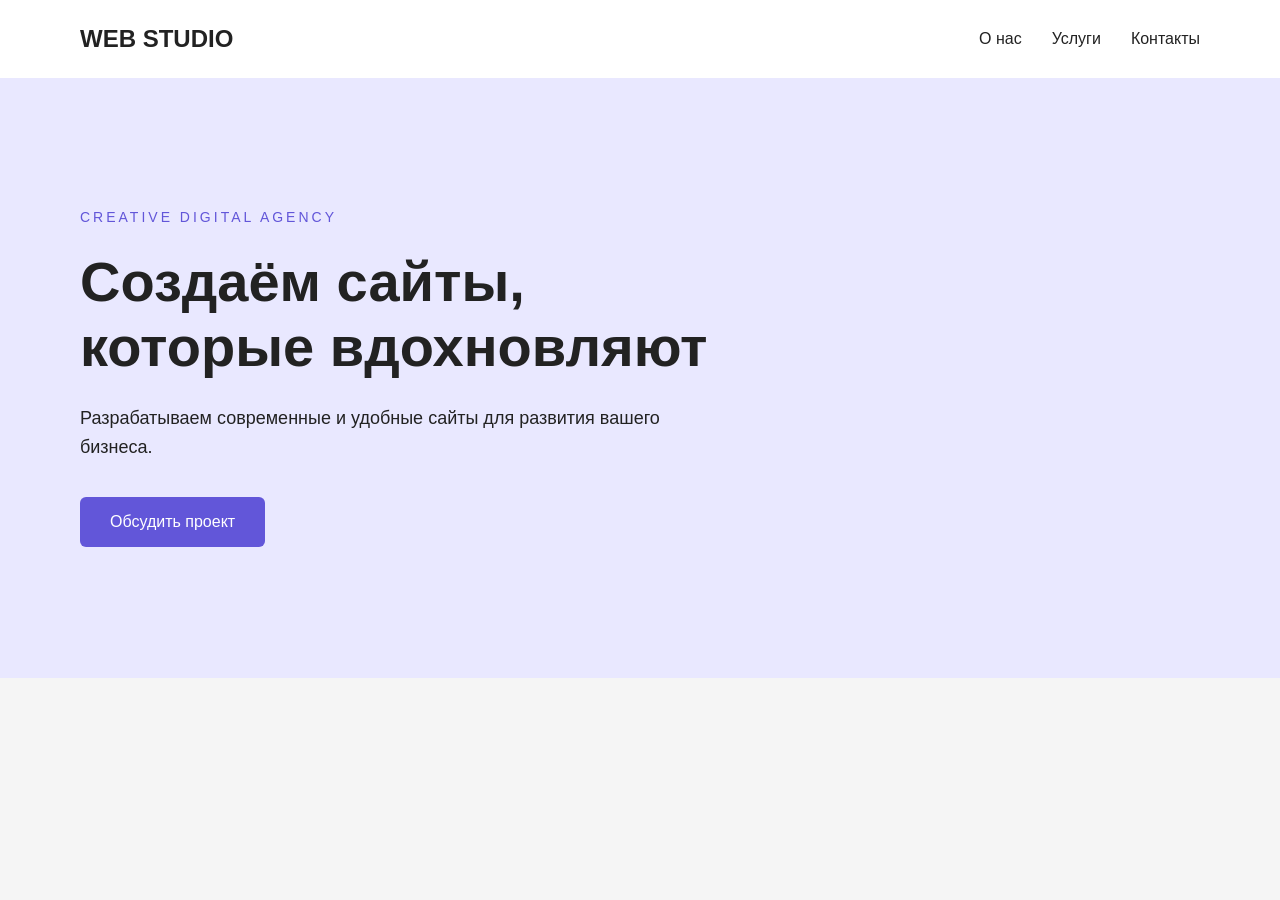
==== projects/landing-page/index.html @ 6cb5099a "Add responsive landing page" ====
<!DOCTYPE html>
<html lang="ru">
<head>
    <meta charset="UTF-8">
    <meta name="viewport" content="width=device-width, initial-scale=1.0">
    <title>Landing Page</title>
    <link rel="stylesheet" href="style.css">
</head>
<body>

    <header class="header">
        <div class="logo">WEB STUDIO</div>

        <button class="menu-toggle" aria-label="Открыть меню" aria-expanded="false">
            <span></span>
            <span></span>
            <span></span>
        </button>

        <nav class="navigation">
            <a href="#about">О нас</a>
            <a href="#services">Услуги</a>
            <a href="#contacts">Контакты</a>
        </nav>
    </header>

    <main>
        <section class="hero">
            <div class="hero-content">
                <p class="hero-subtitle">CREATIVE DIGITAL AGENCY</p>

                <h1>Создаём сайты,<br>которые вдохновляют</h1>

                <p class="hero-description">
                    Разрабатываем современные и удобные сайты
                    для развития вашего бизнеса.
                </p>

                <a href="#contacts" class="hero-button">
                    Обсудить проект
                </a>
            </div>
        </section>
    </main>
<script src="script.js"></script>
</body>
</html>
---- projects/landing-page/style.css ----
/* Сбрасываем стандартные отступы браузера */
* {
    margin: 0;
    padding: 0;
    box-sizing: border-box;
}

/* Общие настройки страницы */
body {
    font-family: Arial, sans-serif;
    background-color: #f5f5f5;
    color: #222222;
}

/* Шапка сайта */
.header {
    display: flex;
    justify-content: space-between;
    align-items: center;
    padding: 25px 80px;
    background-color: #ffffff;
}

/* Логотип */
.logo {
    font-size: 24px;
    font-weight: bold;
}

/* Навигация */
.navigation {
    display: flex;
    gap: 30px;
}

.navigation a {
    text-decoration: none;
    color: #222222;
    font-size: 16px;
}

/* Главный экран */
.hero {
    min-height: 600px;
    display: flex;
    align-items: center;
    padding: 80px;
    background-color: #e9e8ff;
}

/* Содержимое главного экрана */
.hero-content {
    max-width: 650px;
}

/* Подзаголовок */
.hero-subtitle {
    font-size: 14px;
    letter-spacing: 3px;
    color: #6256d9;
    margin-bottom: 25px;
}

/* Главный заголовок */
.hero h1 {
    font-size: 56px;
    line-height: 1.15;
    margin-bottom: 25px;
}

/* Описание */
.hero-description {
    font-size: 18px;
    line-height: 1.6;
    margin-bottom: 35px;
}

/* Кнопка */
.hero-button {
    display: inline-block;
    padding: 16px 30px;
    background-color: #6256d9;
    color: #ffffff;
    text-decoration: none;
    border-radius: 6px;
}
/* Адаптация для планшетов и телефонов */
@media (max-width: 768px) {

    .header {
        padding: 20px;
    }

    .navigation {
        gap: 15px;
    }

    .hero {
        min-height: 500px;
        padding: 40px 20px;
    }

    .hero h1 {
        font-size: 38px;
    }

    .hero-description {
        font-size: 16px;
    }
}

.menu-toggle {
    display: none;
    flex-direction: column;
    gap: 5px;
    border: none;
    background: none;
    cursor: pointer;
}

.menu-toggle span {
    width: 25px;
    height: 2px;
    background-color: #222222;
}

@media (max-width: 768px) {
    .header {
        position: relative;
    }

    .menu-toggle {
        display: flex;
    }

    .navigation {
        display: none;
        position: absolute;
        top: 100%;
        left: 0;
        width: 100%;
        padding: 20px;
        background-color: #ffffff;
        flex-direction: column;
        z-index: 10;
    }

    .navigation.active {
        display: flex;
    }
}
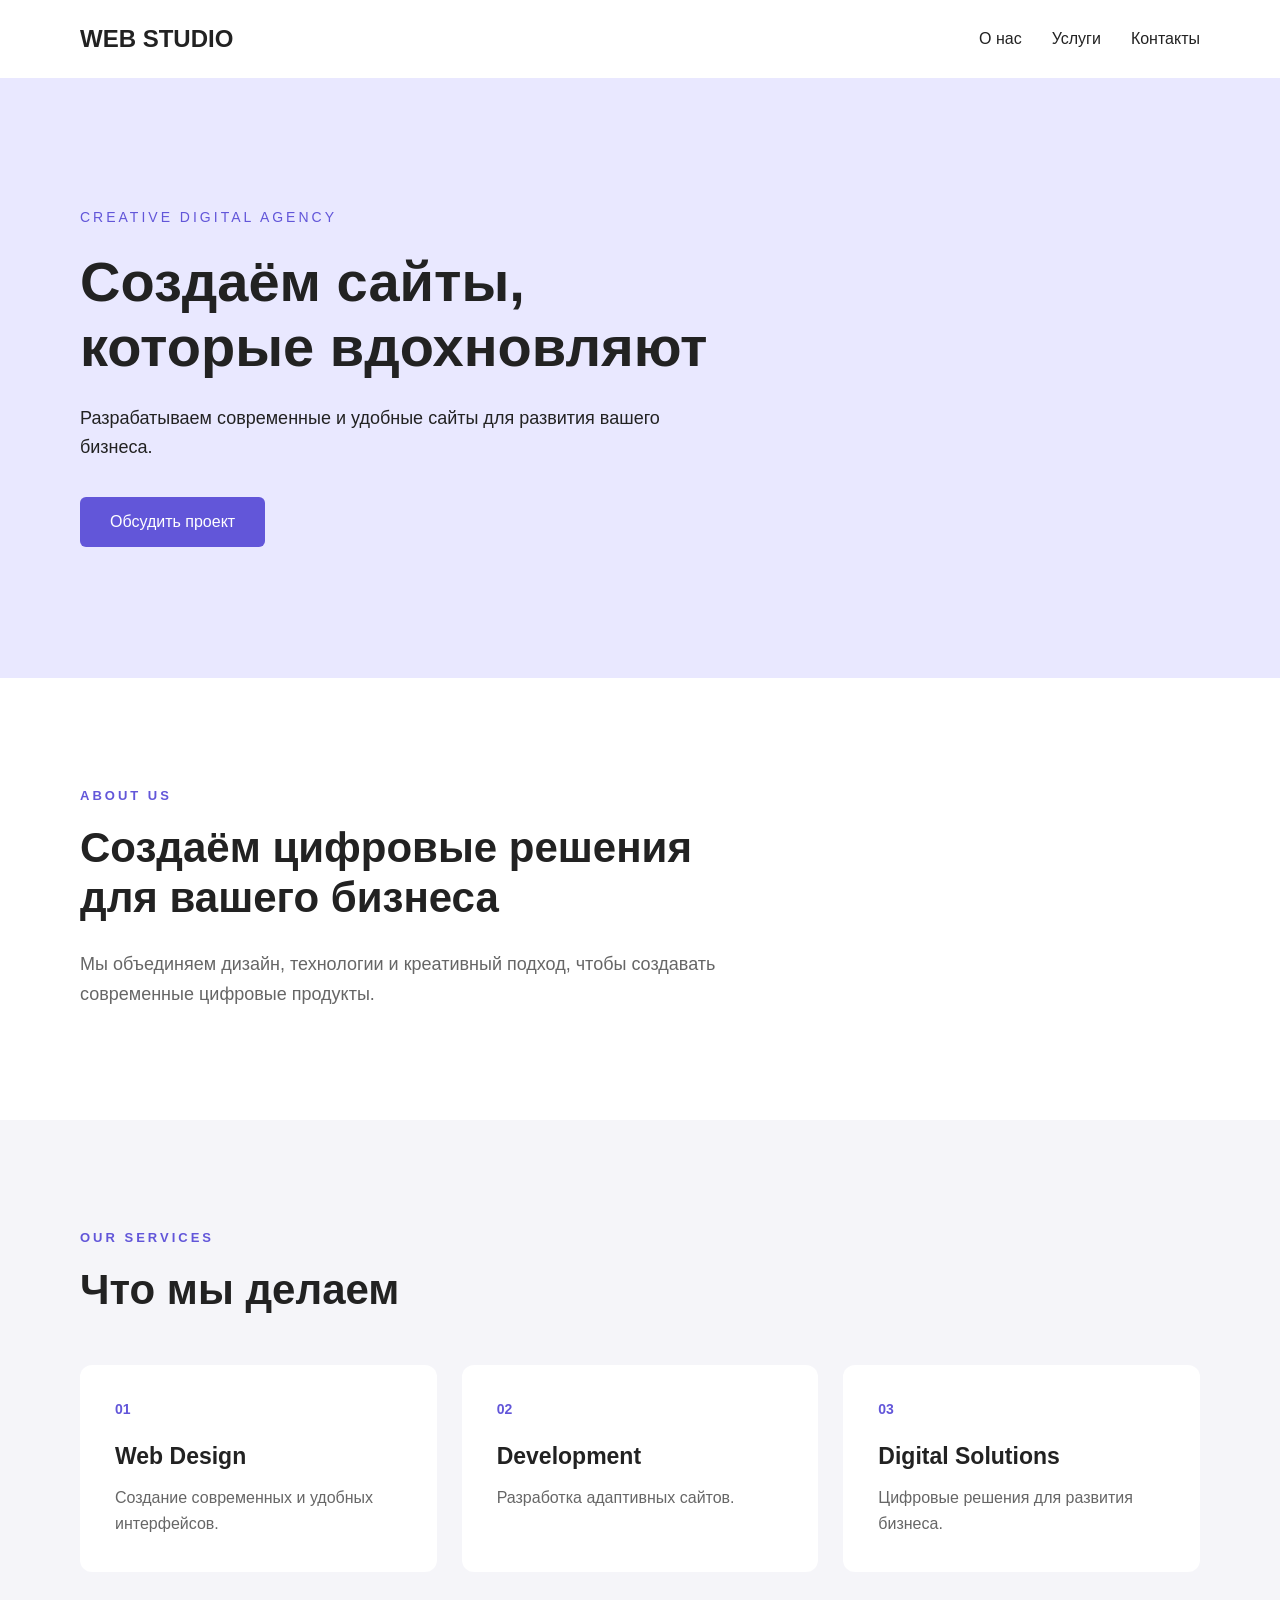
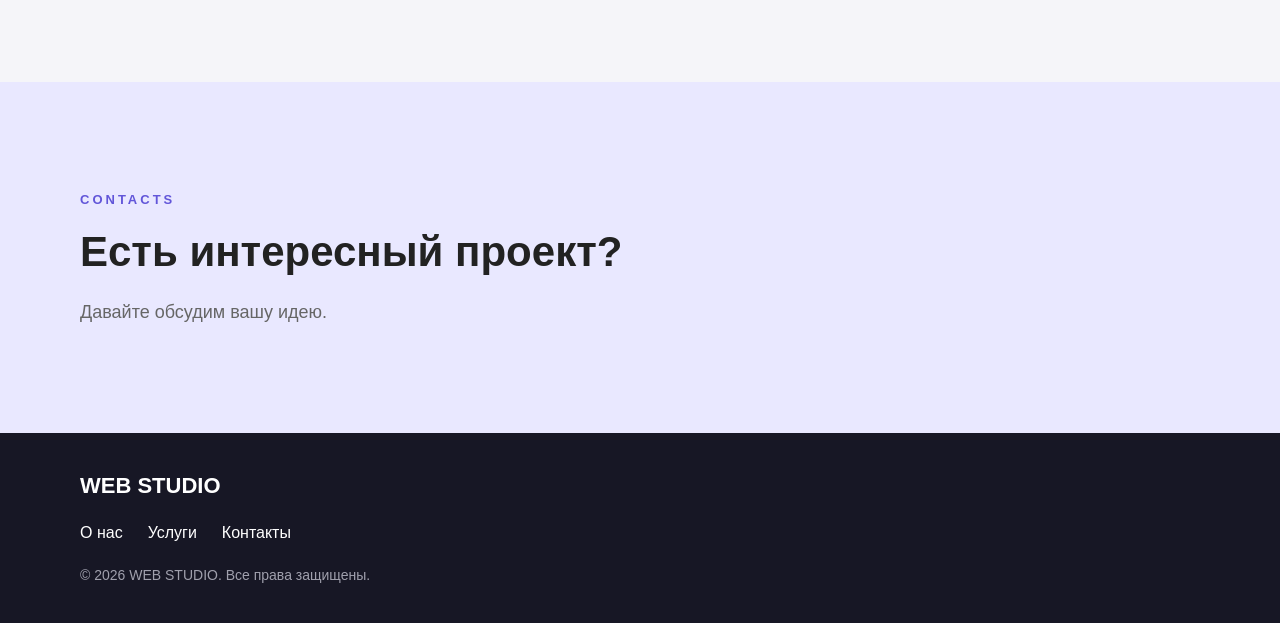
==== commit 1839860e: "Improve landing page design and responsiveness" ====
--- a/projects/landing-page/index.html
+++ b/projects/landing-page/index.html
@@ -42,7 +42,71 @@
                 </a>
             </div>
         </section>
+
+        <section class="about" id="about">
+            <div class="section-container">
+                <p class="section-label">ABOUT US</p>
+                <h2>Создаём цифровые решения<br>для вашего бизнеса</h2>
+                <p>
+                    Мы объединяем дизайн, технологии и креативный подход,
+                    чтобы создавать современные цифровые продукты.
+                </p>
+            </div>
+        </section>
+
+        <section class="services" id="services">
+            <div class="section-container">
+                <p class="section-label">OUR SERVICES</p>
+                <h2>Что мы делаем</h2>
+
+                <div class="services-grid">
+                    <article class="service-card">
+                        <span>01</span>
+                        <h3>Web Design</h3>
+                        <p>Создание современных и удобных интерфейсов.</p>
+                    </article>
+
+                    <article class="service-card">
+                        <span>02</span>
+                        <h3>Development</h3>
+                        <p>Разработка адаптивных сайтов.</p>
+                    </article>
+
+                    <article class="service-card">
+                        <span>03</span>
+                        <h3>Digital Solutions</h3>
+                        <p>Цифровые решения для развития бизнеса.</p>
+                    </article>
+                </div>
+            </div>
+        </section>
+
+        <section class="contacts" id="contacts">
+            <div class="section-container">
+                <p class="section-label">CONTACTS</p>
+                <h2>Есть интересный проект?</h2>
+                <p>Давайте обсудим вашу идею.</p>
+            </div>
+        </section>
+
     </main>
+
+    <footer class="footer">
+        <div class="footer-container">
+            <div class="footer-logo">WEB STUDIO</div>
+
+            <nav class="footer-navigation">
+                <a href="#about">О нас</a>
+                <a href="#services">Услуги</a>
+                <a href="#contacts">Контакты</a>
+            </nav>
+
+            <p class="footer-copy">
+                © 2026 WEB STUDIO. Все права защищены.
+            </p>
+        </div>
+    </footer>
+
 <script src="script.js"></script>
 </body>
 </html>
--- a/projects/landing-page/style.css
+++ b/projects/landing-page/style.css
@@ -1,4 +1,7 @@
 
+html {
+    scroll-behavior: smooth;
+}
 /* Сбрасываем стандартные отступы браузера */
 * {
     margin: 0;
@@ -84,30 +87,17 @@
     color: #ffffff;
     text-decoration: none;
     border-radius: 6px;
-}
-/* Адаптация для планшетов и телефонов */
-@media (max-width: 768px) {
-
-    .header {
-        padding: 20px;
-    }
-
-    .navigation {
-        gap: 15px;
-    }
-
-    .hero {
-        min-height: 500px;
-        padding: 40px 20px;
-    }
-
-    .hero h1 {
-        font-size: 38px;
-    }
-
-    .hero-description {
-        font-size: 16px;
-    }
+    transition: all 0.3s ease;
+}
+.hero-button:hover {
+    background-color: #171725;
+    color: #ffffff;
+    transform: translateY(-3px);
+    box-shadow: 0 8px 20px rgba(0, 0, 0, 0.15);
+}
+
+.hero-button:active {
+    transform: translateY(0);
 }
 
 .menu-toggle {
@@ -125,8 +115,137 @@
     background-color: #222222;
 }
 
+/* Общие настройки секций */
+.section-container {
+    max-width: 1200px;
+    width: 100%;
+    margin: 0 auto;
+}
+
+/* Подзаголовки секций */
+.section-label {
+    color: #6256d9;
+    font-size: 13px;
+    font-weight: 700;
+    letter-spacing: 3px;
+    margin-bottom: 20px;
+}
+
+/* Заголовки секций */
+.section-container h2 {
+    font-size: 42px;
+    line-height: 1.2;
+    margin-bottom: 25px;
+}
+
+/* Секция About */
+.about {
+    padding: 110px 80px;
+    background-color: #ffffff;
+}
+
+.about .section-container > p:last-child {
+    max-width: 650px;
+    font-size: 18px;
+    line-height: 1.7;
+    color: #666666;
+}
+
+/* Секция Services */
+.services {
+    padding: 110px 80px;
+    background-color: #f5f5f9;
+}
+
+.services-grid {
+    display: grid;
+    grid-template-columns: repeat(3, 1fr);
+    gap: 25px;
+    margin-top: 50px;
+}
+
+.service-card {
+    padding: 35px;
+    background-color: #ffffff;
+    border-radius: 12px;
+    transition: transform 0.3s ease, box-shadow 0.3s ease;
+}
+
+.service-card:hover {
+    transform: translateY(-8px);
+    box-shadow: 0 15px 35px rgba(0, 0, 0, 0.08);
+}
+
+.service-card span {
+    color: #6256d9;
+    font-size: 14px;
+    font-weight: 700;
+}
+
+.service-card h3 {
+    font-size: 23px;
+    margin: 25px 0 15px;
+}
+
+.service-card p {
+    color: #666666;
+    line-height: 1.6;
+}
+
+/* Секция Contacts */
+.contacts {
+    padding: 110px 80px;
+    background-color: #e9e8ff;
+}
+
+.contacts .section-container > p:last-child {
+    font-size: 18px;
+    color: #666666;
+}
+
+.footer {
+    background-color: #171725;
+    color: #ffffff;
+    padding: 40px 80px;
+}
+
+.footer-container {
+    max-width: 1200px;
+    margin: 0 auto;
+}
+
+.footer-logo {
+    font-size: 22px;
+    font-weight: 700;
+    margin-bottom: 25px;
+}
+
+.footer-navigation {
+    display: flex;
+    gap: 25px;
+    margin-bottom: 25px;
+}
+
+.footer-navigation a {
+    color: #ffffff;
+    text-decoration: none;
+    transition: color 0.3s;
+}
+
+.footer-navigation a:hover {
+    color: #f8991d;
+}
+
+.footer-copy {
+    color: #a0a0ad;
+    font-size: 14px;
+}
+
+/* Адаптация для планшетов и телефонов */
 @media (max-width: 768px) {
+
     .header {
+        padding: 20px;
         position: relative;
     }
 
@@ -143,10 +262,52 @@
         padding: 20px;
         background-color: #ffffff;
         flex-direction: column;
+        gap: 15px;
         z-index: 10;
     }
 
     .navigation.active {
         display: flex;
     }
-}
+
+    .hero {
+        min-height: 500px;
+        padding: 40px 20px;
+    }
+
+    .hero h1 {
+        font-size: 38px;
+    }
+
+    .hero-description {
+        font-size: 16px;
+    }
+
+    .about,
+    .services,
+    .contacts {
+        padding: 70px 20px;
+    }
+
+    .section-container h2 {
+        font-size: 32px;
+    }
+
+    .services-grid {
+        grid-template-columns: 1fr;
+        gap: 18px;
+        margin-top: 35px;
+    }
+
+    .service-card {
+        padding: 28px;
+    }
+    .footer {
+        padding: 35px 20px;
+    }
+
+    .footer-navigation {
+        flex-wrap: wrap;
+        gap: 15px;
+    }
+}
